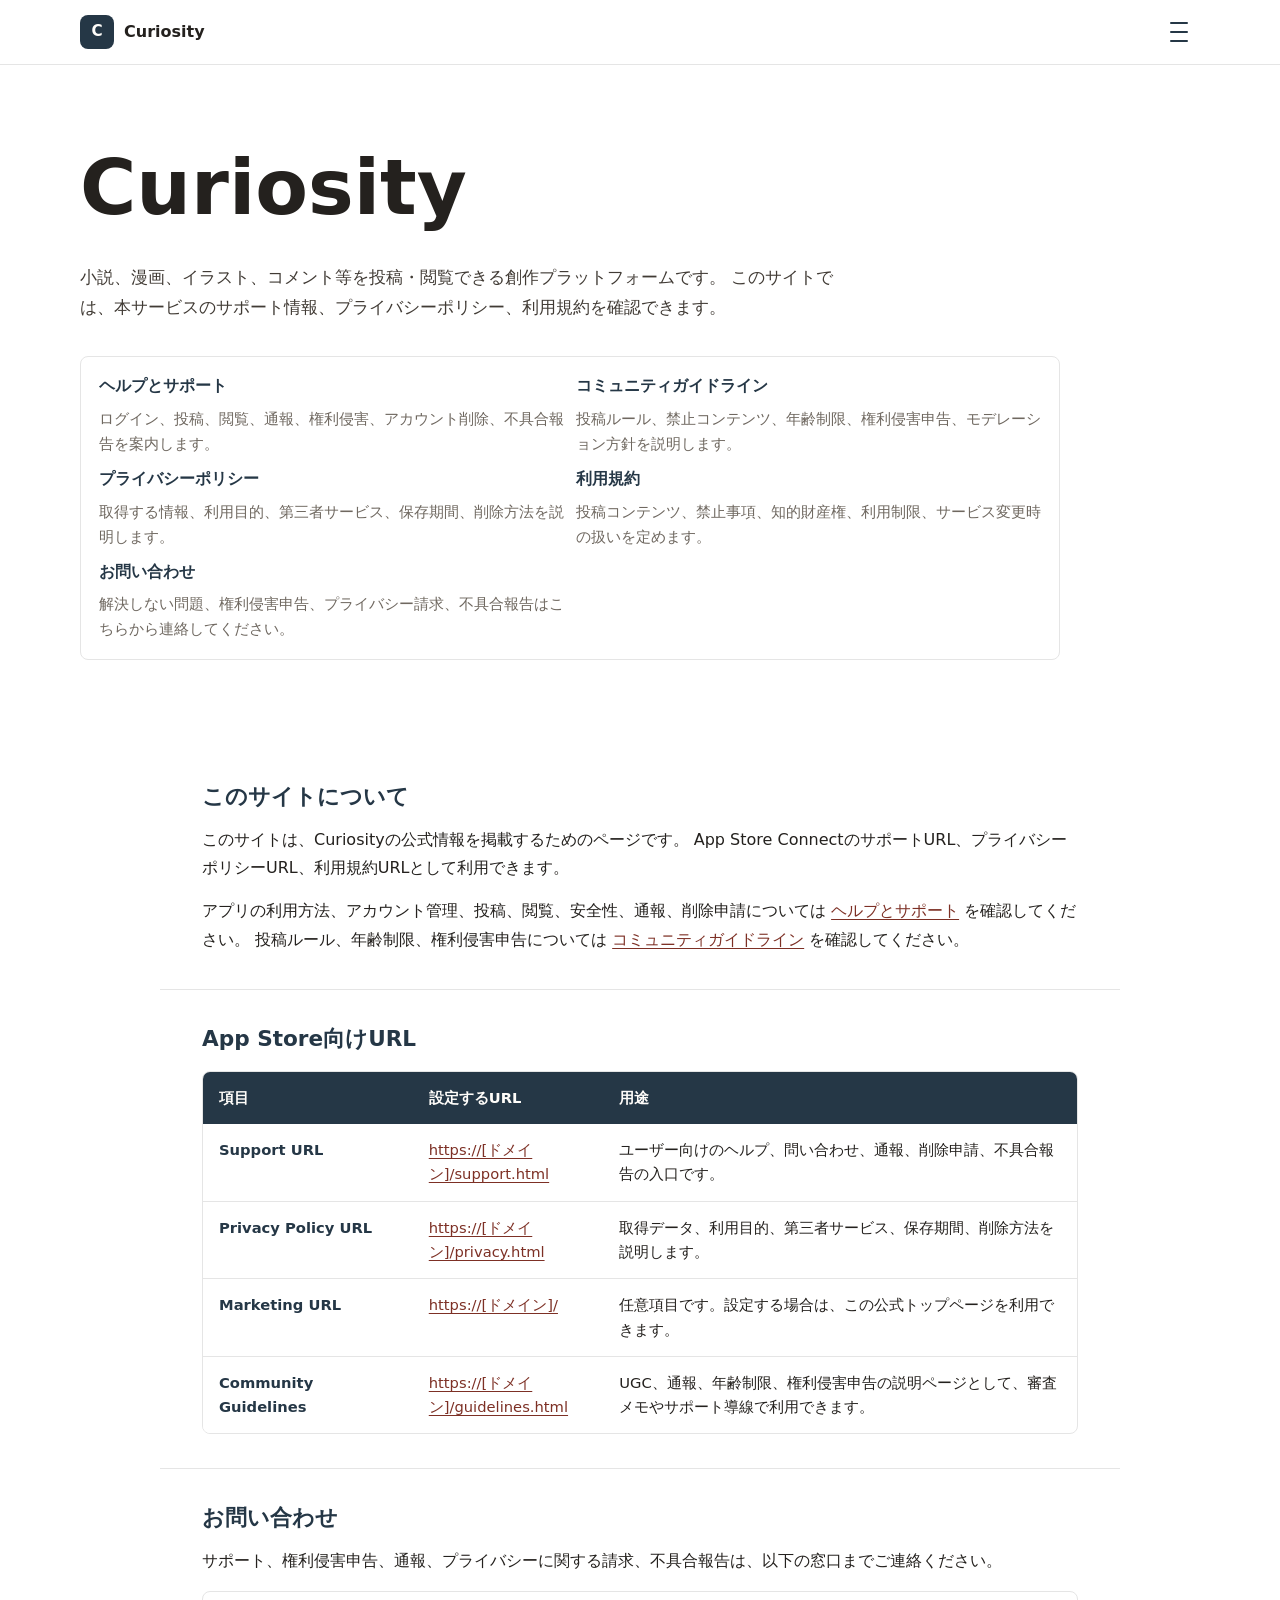
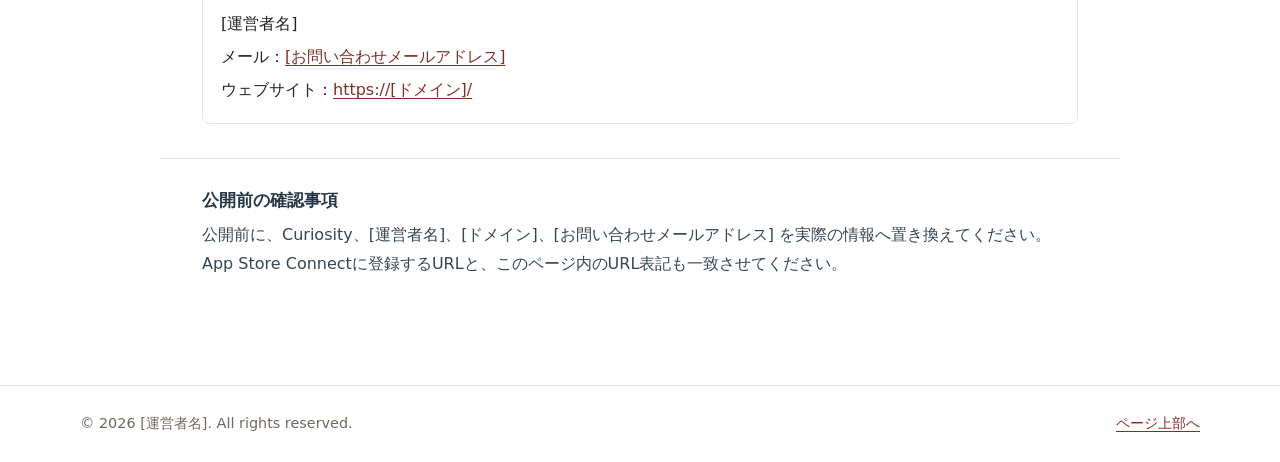
==== index.html @ ed152274 "Update slide menu title" ====
<!doctype html>
<html lang="ja">
  <head>
    <meta charset="utf-8">
    <meta name="viewport" content="width=device-width, initial-scale=1">
    <meta
      name="description"
      content="Curiosityの公式情報ページです。ヘルプ、サポート、プライバシーポリシー、利用規約へのリンクを掲載しています。"
    >
    <title>Curiosity 公式サイト</title>
    <link rel="stylesheet" href="./terms.css">
    <script src="./site.js" defer></script>
  </head>
  <body>
    <header class="site-header">
      <div class="header-inner">
        <a class="brand" href="./index.html" aria-label="Curiosity トップページ">
          <span class="brand-mark" aria-hidden="true">C</span>
          <span>Curiosity</span>
        </a>
        <button class="menu-toggle" type="button" aria-expanded="false" aria-controls="site-menu" aria-label="メニューを開く">
          <span class="menu-toggle-line" aria-hidden="true"></span>
          <span class="menu-toggle-line" aria-hidden="true"></span>
          <span class="menu-toggle-line" aria-hidden="true"></span>
        </button>
        <div class="menu-backdrop" data-menu-close hidden></div>
        <nav id="site-menu" class="site-menu" aria-label="サイトメニュー" hidden>
          <div class="site-menu-header">
            <p>Curiosity</p>
            <button class="menu-close" type="button" data-menu-close aria-label="メニューを閉じる">&times;</button>
          </div>
          <a href="./index.html">トップ</a>
          <a href="./support.html">ヘルプとサポート</a>
          <a href="./guidelines.html">コミュニティガイドライン</a>
          <a href="./privacy.html">プライバシーポリシー</a>
          <a href="./terms.html">利用規約</a>
          <a href="mailto:[お問い合わせメールアドレス]">お問い合わせ</a>
        </nav>
      </div>
    </header>

    <main>
      <section class="hero" aria-labelledby="page-title">
        <div class="hero-inner">
          <h1 id="page-title">Curiosity</h1>
          <p class="lead">
            小説、漫画、イラスト、コメント等を投稿・閲覧できる創作プラットフォームです。
            このサイトでは、本サービスのサポート情報、プライバシーポリシー、利用規約を確認できます。
          </p>
          <section class="summary-panel" aria-labelledby="home-summary-title">
            <h2 id="home-summary-title">必要な情報を選んでください</h2>
            <div class="summary-grid">
              <article>
                <h3><a href="./support.html">ヘルプとサポート</a></h3>
                <p>ログイン、投稿、閲覧、通報、権利侵害、アカウント削除、不具合報告を案内します。</p>
              </article>
              <article>
                <h3><a href="./guidelines.html">コミュニティガイドライン</a></h3>
                <p>投稿ルール、禁止コンテンツ、年齢制限、権利侵害申告、モデレーション方針を説明します。</p>
              </article>
              <article>
                <h3><a href="./privacy.html">プライバシーポリシー</a></h3>
                <p>取得する情報、利用目的、第三者サービス、保存期間、削除方法を説明します。</p>
              </article>
              <article>
                <h3><a href="./terms.html">利用規約</a></h3>
                <p>投稿コンテンツ、禁止事項、知的財産権、利用制限、サービス変更時の扱いを定めます。</p>
              </article>
              <article>
                <h3><a href="mailto:[お問い合わせメールアドレス]">お問い合わせ</a></h3>
                <p>解決しない問題、権利侵害申告、プライバシー請求、不具合報告はこちらから連絡してください。</p>
              </article>
            </div>
          </section>
        </div>
      </section>

      <div class="home-layout">
        <article class="terms-card">
          <section id="about" class="terms-section">
            <h2>このサイトについて</h2>
            <p>
              このサイトは、Curiosityの公式情報を掲載するためのページです。
              App Store ConnectのサポートURL、プライバシーポリシーURL、利用規約URLとして利用できます。
            </p>
            <p>
              アプリの利用方法、アカウント管理、投稿、閲覧、安全性、通報、削除申請については
              <a href="./support.html">ヘルプとサポート</a> を確認してください。
              投稿ルール、年齢制限、権利侵害申告については
              <a href="./guidelines.html">コミュニティガイドライン</a> を確認してください。
            </p>
          </section>

          <section id="app-store-links" class="terms-section">
            <h2>App Store向けURL</h2>
            <div class="table-wrap">
              <table class="policy-table">
                <thead>
                  <tr>
                    <th>項目</th>
                    <th>設定するURL</th>
                    <th>用途</th>
                  </tr>
                </thead>
                <tbody>
                  <tr>
                    <th>Support URL</th>
                    <td><a href="./support.html">https://[ドメイン]/support.html</a></td>
                    <td>ユーザー向けのヘルプ、問い合わせ、通報、削除申請、不具合報告の入口です。</td>
                  </tr>
                  <tr>
                    <th>Privacy Policy URL</th>
                    <td><a href="./privacy.html">https://[ドメイン]/privacy.html</a></td>
                    <td>取得データ、利用目的、第三者サービス、保存期間、削除方法を説明します。</td>
                  </tr>
                  <tr>
                    <th>Marketing URL</th>
                    <td><a href="./index.html">https://[ドメイン]/</a></td>
                    <td>任意項目です。設定する場合は、この公式トップページを利用できます。</td>
                  </tr>
                  <tr>
                    <th>Community Guidelines</th>
                    <td><a href="./guidelines.html">https://[ドメイン]/guidelines.html</a></td>
                    <td>UGC、通報、年齢制限、権利侵害申告の説明ページとして、審査メモやサポート導線で利用できます。</td>
                  </tr>
                </tbody>
              </table>
            </div>
          </section>

          <section id="contact" class="terms-section">
            <h2>お問い合わせ</h2>
            <p>
              サポート、権利侵害申告、通報、プライバシーに関する請求、不具合報告は、以下の窓口までご連絡ください。
            </p>
            <address class="contact-box">
              <span>[運営者名]</span>
              <span>メール：<a href="mailto:[お問い合わせメールアドレス]">[お問い合わせメールアドレス]</a></span>
              <span>ウェブサイト：<a href="https://[ドメイン]/">https://[ドメイン]/</a></span>
            </address>
          </section>

          <section class="template-note" aria-labelledby="template-note-title">
            <h2 id="template-note-title">公開前の確認事項</h2>
            <p>
              公開前に、Curiosity、[運営者名]、[ドメイン]、[お問い合わせメールアドレス] を実際の情報へ置き換えてください。
              App Store Connectに登録するURLと、このページ内のURL表記も一致させてください。
            </p>
          </section>
        </article>
      </div>
    </main>

    <footer class="site-footer">
      <div class="footer-inner">
        <p>&copy; <span>2026</span> [運営者名]. All rights reserved.</p>
        <a href="#page-title">ページ上部へ</a>
      </div>
    </footer>
    <script>
      (() => {
        const root = document.documentElement;
        const header = document.querySelector(".site-header");
        const firstSection = document.querySelector(".terms-section");
        if (!header || !firstSection) return;

        const getAnchorMetrics = () => {
          const headerHeight = Math.ceil(header.getBoundingClientRect().height);
          const gap = parseFloat(getComputedStyle(root).getPropertyValue("--anchor-gap")) || 20;
          return { headerHeight, gap };
        };

        const updateAnchorOffset = () => {
          const { headerHeight, gap } = getAnchorMetrics();
          const sectionPadding = parseFloat(getComputedStyle(firstSection).paddingTop) || 0;
          const offset = Math.max(0, Math.ceil(headerHeight + gap - sectionPadding));
          root.style.setProperty("--anchor-offset", `${offset}px`);
        };

        const alignHashTarget = (behavior = "auto") => {
          if (!location.hash) return;
          const target = document.querySelector(location.hash);
          if (!target) return;
          const heading = target.matches(".terms-section") ? target.querySelector("h2") : target;
          const anchor = heading || target;
          const { headerHeight, gap } = getAnchorMetrics();
          const top = anchor.getBoundingClientRect().top + window.scrollY - headerHeight - gap;
          window.scrollTo({ top: Math.max(0, top), behavior });
        };

        updateAnchorOffset();
        document.addEventListener("click", (event) => {
          const link = event.target.closest('a[href^="#"]');
          if (!link) return;
          const hash = link.getAttribute("href");
          if (!hash || hash === "#") return;
          const target = document.querySelector(hash);
          if (!target) return;
          event.preventDefault();
          history.pushState(null, "", hash);
          updateAnchorOffset();
          alignHashTarget("smooth");
        });
        window.addEventListener("resize", updateAnchorOffset);
        window.addEventListener("orientationchange", () => requestAnimationFrame(updateAnchorOffset));
        window.addEventListener("load", () => {
          updateAnchorOffset();
          requestAnimationFrame(alignHashTarget);
        });
      })();
    </script>
  </body>
</html>
---- terms.css ----
:root {
  color-scheme: light;
  --bg: #ffffff;
  --surface: #ffffff;
  --surface-strong: #ffffff;
  --text: #24211e;
  --muted: #6f6860;
  --line: #e5e5e5;
  --accent: #9f3f2f;
  --accent-strong: #7d3025;
  --ink: #253746;
  --soft-blue: #ffffff;
  --soft-gold: #ffffff;
  --shadow: 0 20px 60px rgba(55, 45, 35, 0.12);
  --radius: 8px;
  --header-height: 64px;
  --anchor-gap: 20px;
  --anchor-offset: 40px;
  font-family:
    "Hiragino Sans",
    "Hiragino Kaku Gothic ProN",
    "Yu Gothic",
    "Meiryo",
    system-ui,
    sans-serif;
}

* {
  box-sizing: border-box;
}

html {
  width: 100%;
  max-width: 100%;
  overflow-x: hidden;
  background: #ffffff;
  scroll-behavior: smooth;
  scroll-padding-top: 0;
}

body {
  width: 100%;
  max-width: 100%;
  margin: 0;
  padding-top: var(--header-height);
  overflow-x: hidden;
  background: var(--bg);
  color: var(--text);
  line-height: 1.8;
  letter-spacing: 0;
}

body.menu-open {
  overflow: hidden;
}

a {
  color: var(--accent-strong);
  overflow-wrap: anywhere;
  text-decoration-thickness: 0.08em;
  text-underline-offset: 0.18em;
}

a:hover {
  color: var(--accent);
}

.site-header {
  position: fixed;
  top: 0;
  right: 0;
  left: 0;
  z-index: 10;
  border-bottom: 1px solid var(--line);
  background: #ffffff;
}

.header-inner,
.footer-inner {
  display: flex;
  align-items: center;
  justify-content: space-between;
  width: min(1120px, calc(100% - 32px));
  margin: 0 auto;
  gap: 20px;
}

.header-inner {
  min-height: var(--header-height);
}

.brand {
  display: inline-flex;
  align-items: center;
  gap: 10px;
  min-width: 0;
  color: var(--text);
  font-weight: 700;
  text-decoration: none;
}

.brand span:not(.brand-mark) {
  overflow: hidden;
  text-overflow: ellipsis;
  white-space: nowrap;
}

.brand-mark {
  display: grid;
  width: 34px;
  height: 34px;
  place-items: center;
  border-radius: 8px;
  background: var(--ink);
  color: #fffdfa;
  font-size: 0.95rem;
}

.menu-toggle,
.menu-close {
  display: inline-grid;
  place-items: center;
  border: 0;
  border-radius: 8px;
  background: transparent;
  color: var(--ink);
  cursor: pointer;
}

.menu-toggle {
  width: 42px;
  height: 42px;
  gap: 4px;
  padding: 10px;
}

.menu-toggle-line {
  display: block;
  width: 18px;
  height: 2px;
  border-radius: 999px;
  background: currentColor;
}

.menu-toggle:hover,
.menu-close:hover {
  background: rgba(231, 238, 242, 0.68);
  color: var(--accent-strong);
}

.menu-backdrop {
  position: fixed;
  inset: 0;
  z-index: 30;
  background: rgba(36, 33, 30, 0.34);
  opacity: 0;
  transition: opacity 180ms ease;
}

.menu-backdrop.is-open {
  opacity: 1;
}

.menu-backdrop[hidden],
.site-menu[hidden] {
  display: none;
}

.site-menu {
  position: fixed;
  top: 0;
  right: 0;
  z-index: 40;
  display: flex;
  flex-direction: column;
  width: min(300px, calc(100% - 80px));
  height: 100dvh;
  padding: 18px;
  border-left: 1px solid var(--line);
  background: var(--surface);
  box-shadow: none;
  transform: translateX(100%);
  transition: transform 220ms ease;
}

.site-menu.is-open {
  transform: translateX(0);
}

.site-menu-header {
  display: flex;
  align-items: center;
  justify-content: space-between;
  gap: 16px;
  margin-bottom: 16px;
  padding-bottom: 14px;
  border-bottom: 1px solid var(--line);
}

.site-menu-header p {
  margin: 0;
  color: var(--ink);
  font-size: 0.92rem;
  font-weight: 800;
}

.menu-close {
  width: 36px;
  height: 36px;
  font-size: 1.55rem;
  line-height: 1;
}

.site-menu a {
  padding: 13px 8px;
  border-bottom: 1px solid rgba(222, 215, 205, 0.72);
  color: var(--text);
  font-weight: 700;
  text-decoration: none;
}

.site-menu a:hover {
  color: var(--accent-strong);
}

.hero {
  background: #ffffff;
}

.hero-inner {
  width: min(1120px, calc(100% - 32px));
  max-width: 100%;
  margin: 0 auto;
  padding: 72px 0 48px;
}

h1,
h2 {
  margin: 0;
  line-height: 1.35;
  letter-spacing: 0;
}

h1 {
  font-size: clamp(2.2rem, 7vw, 4.8rem);
  font-weight: 800;
}

h2 {
  font-size: 1.35rem;
  color: var(--ink);
}

.lead {
  max-width: 780px;
  margin: 22px 0 0;
  color: #413b35;
  font-size: 1.05rem;
  overflow-wrap: anywhere;
}

.summary-panel {
  min-width: 0;
  max-width: 980px;
  margin-top: 34px;
  padding: 18px;
  border: 1px solid var(--line);
  border-radius: var(--radius);
  background: #ffffff;
}

.summary-panel h2 {
  display: none;
}

.summary-grid {
  display: grid;
  grid-template-columns: repeat(2, minmax(0, 1fr));
  gap: 12px;
  margin-top: 0;
  overflow: hidden;
  border: 0;
  border-radius: 0;
  background: #ffffff;
}

.summary-grid article {
  min-width: 0;
  min-height: auto;
  padding: 0;
  background: var(--surface-strong);
}

.summary-grid h3 {
  margin: 0;
  font-size: 0.98rem;
  line-height: 1.45;
}

.summary-grid h3 a {
  color: var(--ink);
  text-decoration: none;
}

.summary-grid h3 a:hover {
  color: var(--accent-strong);
  text-decoration: underline;
  text-underline-offset: 0.18em;
}

.summary-grid p {
  margin: 8px 0 0;
  color: var(--muted);
  font-size: 0.92rem;
  line-height: 1.7;
}

.meta-list {
  display: grid;
  grid-template-columns: minmax(0, 1fr);
  max-width: 360px;
  margin: 32px auto 0;
  overflow: hidden;
  border: 1px solid var(--line);
  border-radius: var(--radius);
  background: #ffffff;
  text-align: center;
}

.meta-list div {
  display: grid;
  align-content: center;
  justify-items: center;
  min-width: 0;
  padding: 14px 16px;
  background: #ffffff;
}

.meta-list dt,
.meta-list dd {
  margin: 0;
}

.meta-list dt {
  color: var(--muted);
  font-size: 0.78rem;
  font-weight: 700;
}

.meta-list dd {
  color: var(--text);
  font-weight: 700;
}

.layout {
  display: grid;
  grid-template-columns: 260px minmax(0, 1fr);
  gap: 32px;
  width: min(1120px, calc(100% - 32px));
  max-width: 100%;
  margin: 40px auto 72px;
  align-items: start;
}

.home-layout {
  width: min(960px, calc(100% - 32px));
  max-width: 100%;
  margin: 40px auto 72px;
}

.toc {
  min-width: 0;
  position: sticky;
  top: 88px;
  padding: 18px;
  border: 1px solid var(--line);
  border-radius: var(--radius);
  background: #ffffff;
}

.toc-title {
  margin: 0 0 10px;
  color: var(--ink);
  font-size: 0.86rem;
  font-weight: 800;
}

.toc ol {
  display: grid;
  gap: 6px;
  margin: 0;
  padding-left: 1.35rem;
  color: var(--muted);
  font-size: 0.9rem;
  line-height: 1.5;
}

.toc a {
  color: var(--muted);
  text-decoration: none;
}

.toc a:hover {
  color: var(--accent-strong);
}

.terms-card {
  min-width: 0;
  max-width: 100%;
  overflow: visible;
  border: 0;
  border-radius: 0;
  background: transparent;
  box-shadow: none;
}

.terms-section {
  min-width: 0;
  max-width: 100%;
  padding: 34px 42px;
  border-bottom: 1px solid var(--line);
  overflow-wrap: anywhere;
  scroll-margin-top: var(--anchor-offset);
}

.terms-section p,
.terms-section ol,
.terms-section ul {
  margin: 14px 0 0;
}

.terms-section ol,
.terms-section ul {
  max-width: 100%;
  padding-left: 1.3rem;
}

.terms-section li + li {
  margin-top: 8px;
}

.subsection-title {
  margin: 22px 0 0;
  color: var(--ink);
  font-size: 1rem;
  line-height: 1.5;
}

.table-wrap {
  max-width: 100%;
  margin-top: 18px;
  overflow-x: auto;
  border: 1px solid var(--line);
  border-radius: var(--radius);
  background: var(--surface-strong);
}

.policy-table {
  width: 100%;
  min-width: 720px;
  border-collapse: collapse;
  font-size: 0.92rem;
  line-height: 1.65;
}

.policy-table th,
.policy-table td {
  padding: 14px 16px;
  border-bottom: 1px solid var(--line);
  text-align: left;
  vertical-align: top;
}

.policy-table thead th {
  background: var(--ink);
  color: #fffdfa;
  font-weight: 700;
}

.policy-table tbody th {
  width: 24%;
  background: #ffffff;
  color: var(--ink);
  font-weight: 800;
}

.policy-table tr:last-child th,
.policy-table tr:last-child td {
  border-bottom: 0;
}

.check-list {
  display: grid;
  gap: 8px;
  margin: 16px 0 0;
  padding-left: 1.2rem;
}

.note {
  padding: 14px 16px;
  border-left: 4px solid #b38b2d;
  border-radius: 0 var(--radius) var(--radius) 0;
  background: var(--soft-gold);
  color: #4d3d18;
}

.contact-box {
  display: grid;
  gap: 4px;
  min-width: 0;
  max-width: 100%;
  margin-top: 16px;
  padding: 18px;
  border: 1px solid var(--line);
  border-radius: var(--radius);
  background: var(--surface-strong);
  font-style: normal;
}

.template-note {
  margin: 0;
  padding: 30px 42px 34px;
  background: var(--soft-blue);
}

.template-note h2 {
  font-size: 1.05rem;
}

.template-note p {
  margin: 10px 0 0;
  color: #334653;
}

.effective-note {
  margin: 24px 0 0;
  color: var(--muted);
  font-size: 0.92rem;
  font-weight: 700;
  text-align: right;
}

.site-footer {
  border-top: 1px solid var(--line);
  background: #ffffff;
}

.footer-inner {
  min-height: 76px;
  color: var(--muted);
  font-size: 0.9rem;
}

.footer-inner p {
  margin: 0;
}

@media (max-width: 900px) {
  .layout {
    grid-template-columns: 1fr;
  }

  .toc {
    position: static;
  }

  .toc ol {
    grid-template-columns: repeat(2, minmax(0, 1fr));
  }
}

@media (max-width: 640px) {
  :root {
    --header-height: 56px;
    --anchor-offset: 68px;
  }

  .header-inner,
  .footer-inner {
    width: min(100% - 24px, 1120px);
  }

  .header-inner {
    min-height: 56px;
    padding: 7px 0;
  }

  .footer-inner {
    align-items: flex-start;
    flex-direction: column;
    justify-content: center;
    padding: 14px 0;
  }

  .hero-inner {
    width: min(calc(100% - 72px), 1120px);
    padding: 48px 0 32px;
  }

  .meta-list {
    grid-template-columns: 1fr;
  }

  .summary-panel {
    padding: 18px;
  }

  .summary-grid {
    grid-template-columns: 1fr;
    gap: 14px;
  }

  .layout {
    width: min(calc(100% - 72px), 1120px);
    margin: 24px auto 48px;
  }

  .home-layout {
    width: min(calc(100% - 72px), 1120px);
    margin: 24px auto 48px;
  }

  .toc ol {
    grid-template-columns: 1fr;
  }

  .terms-section,
  .template-note {
    padding: 26px 0;
  }

  .policy-table {
    min-width: 620px;
  }
}

@media print {
  body {
    background: #ffffff;
    color: #000000;
  }

  .site-header,
  .toc,
  .site-footer {
    display: none;
  }

  .hero-inner,
  .layout {
    width: 100%;
    margin: 0;
    padding: 0;
  }

  .layout {
    display: block;
  }

  .terms-card {
    border: 0;
    box-shadow: none;
  }

  .terms-section,
  .template-note {
    break-inside: avoid;
    padding: 18px 0;
  }
}
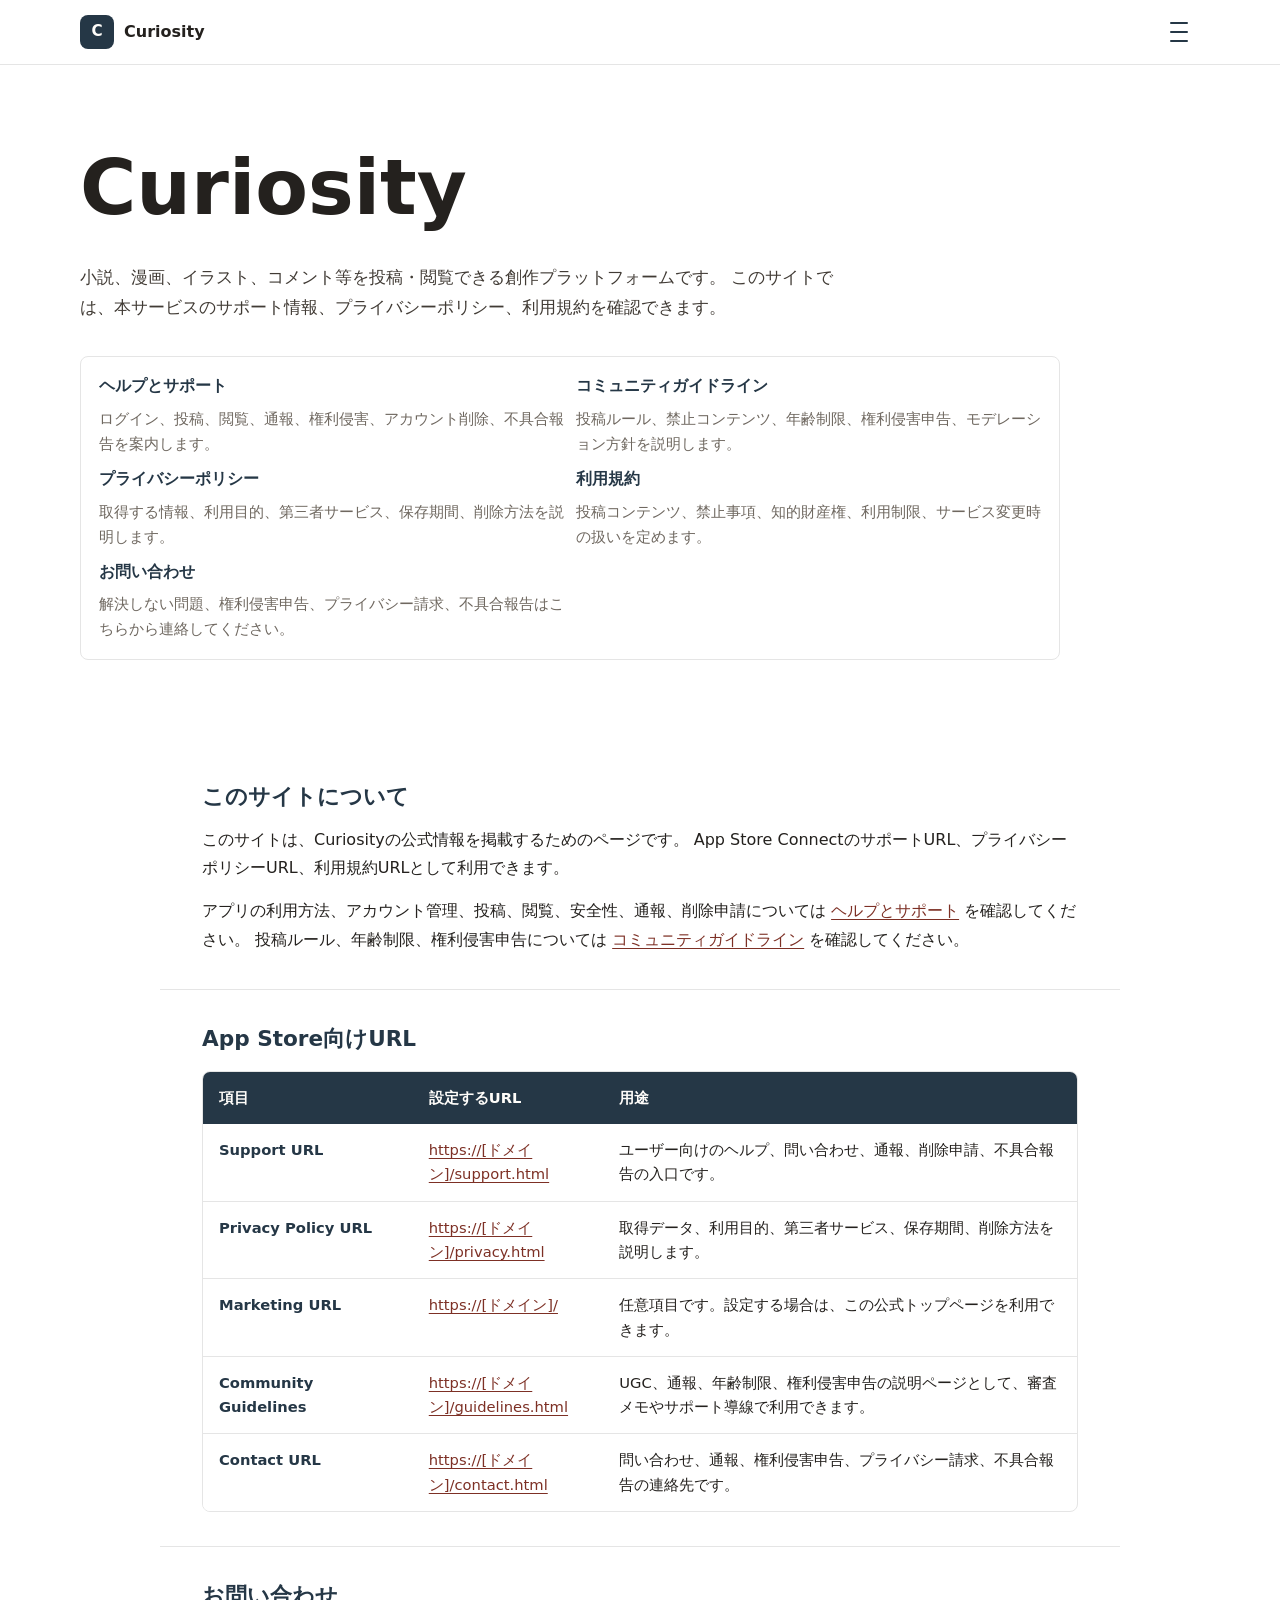
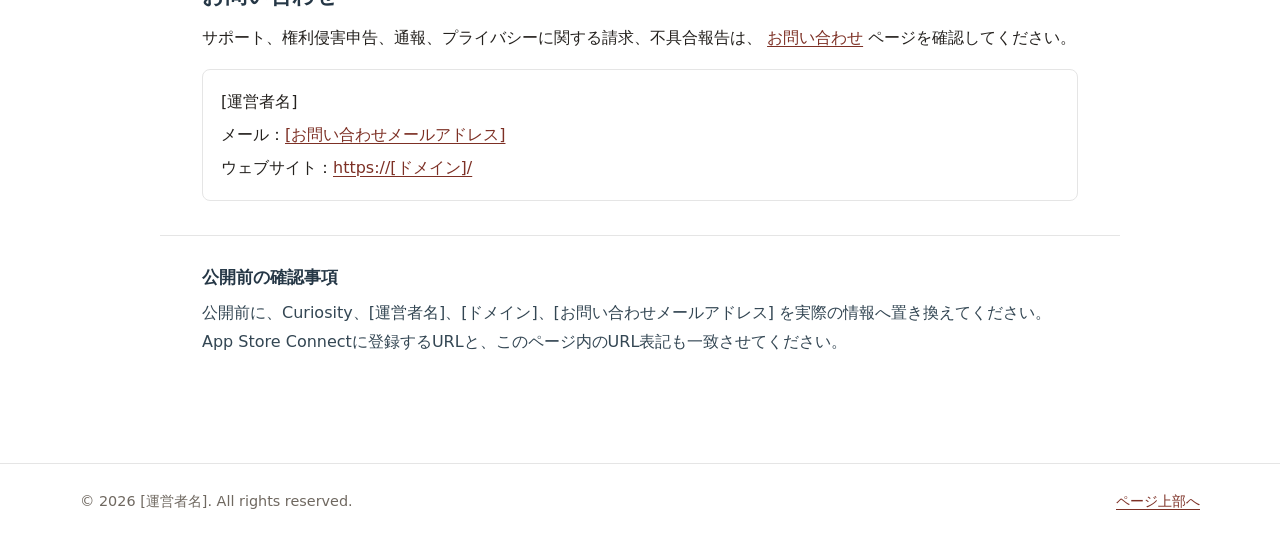
==== commit 71c63d2d: "Add contact page" ====
--- a/index.html
+++ b/index.html
@@ -5,11 +5,11 @@
     <meta name="viewport" content="width=device-width, initial-scale=1">
     <meta
       name="description"
-      content="Curiosityの公式情報ページです。ヘルプ、サポート、プライバシーポリシー、利用規約へのリンクを掲載しています。"
+      content="Curiosityの公式情報ページです。ヘルプ、サポート、お問い合わせ、プライバシーポリシー、利用規約へのリンクを掲載しています。"
     >
     <title>Curiosity 公式サイト</title>
-    <link rel="stylesheet" href="./terms.css">
-    <script src="./site.js" defer></script>
+    <link rel="stylesheet" href="./terms.css?v=20260529-meta4">
+    <script src="./site.js?v=20260529-meta4" defer></script>
   </head>
   <body>
     <header class="site-header">
@@ -34,7 +34,7 @@
           <a href="./guidelines.html">コミュニティガイドライン</a>
           <a href="./privacy.html">プライバシーポリシー</a>
           <a href="./terms.html">利用規約</a>
-          <a href="mailto:[お問い合わせメールアドレス]">お問い合わせ</a>
+          <a href="./contact.html">お問い合わせ</a>
         </nav>
       </div>
     </header>
@@ -67,7 +67,7 @@
                 <p>投稿コンテンツ、禁止事項、知的財産権、利用制限、サービス変更時の扱いを定めます。</p>
               </article>
               <article>
-                <h3><a href="mailto:[お問い合わせメールアドレス]">お問い合わせ</a></h3>
+                <h3><a href="./contact.html">お問い合わせ</a></h3>
                 <p>解決しない問題、権利侵害申告、プライバシー請求、不具合報告はこちらから連絡してください。</p>
               </article>
             </div>
@@ -123,6 +123,11 @@
                     <td><a href="./guidelines.html">https://[ドメイン]/guidelines.html</a></td>
                     <td>UGC、通報、年齢制限、権利侵害申告の説明ページとして、審査メモやサポート導線で利用できます。</td>
                   </tr>
+                  <tr>
+                    <th>Contact URL</th>
+                    <td><a href="./contact.html">https://[ドメイン]/contact.html</a></td>
+                    <td>問い合わせ、通報、権利侵害申告、プライバシー請求、不具合報告の連絡先です。</td>
+                  </tr>
                 </tbody>
               </table>
             </div>
@@ -131,7 +136,8 @@
           <section id="contact" class="terms-section">
             <h2>お問い合わせ</h2>
             <p>
-              サポート、権利侵害申告、通報、プライバシーに関する請求、不具合報告は、以下の窓口までご連絡ください。
+              サポート、権利侵害申告、通報、プライバシーに関する請求、不具合報告は、
+              <a href="./contact.html">お問い合わせ</a> ページを確認してください。
             </p>
             <address class="contact-box">
               <span>[運営者名]</span>
--- a/terms.css
+++ b/terms.css
@@ -16,6 +16,8 @@
   --header-height: 64px;
   --anchor-gap: 20px;
   --anchor-offset: 40px;
+  --toc-width: 260px;
+  --layout-gap: 32px;
   font-family:
     "Hiragino Sans",
     "Hiragino Kaku Gothic ProN",
@@ -32,7 +34,7 @@
 html {
   width: 100%;
   max-width: 100%;
-  overflow-x: hidden;
+  overflow-x: clip;
   background: #ffffff;
   scroll-behavior: smooth;
   scroll-padding-top: 0;
@@ -43,7 +45,7 @@
   max-width: 100%;
   margin: 0;
   padding-top: var(--header-height);
-  overflow-x: hidden;
+  overflow-x: clip;
   background: var(--bg);
   color: var(--text);
   line-height: 1.8;
@@ -234,6 +236,27 @@
   padding: 72px 0 48px;
 }
 
+@media (min-width: 641px) {
+  .hero-inner {
+    display: grid;
+    grid-template-columns: var(--toc-width) minmax(0, 1fr);
+    column-gap: var(--layout-gap);
+  }
+
+  .hero-inner > h1,
+  .hero-inner > .lead,
+  .hero-inner > .summary-panel {
+    grid-column: 1 / -1;
+  }
+
+  .hero-inner > .meta-list {
+    grid-column: 1 / -1;
+    justify-self: start;
+    width: min(980px, 100%);
+    max-width: 980px;
+  }
+}
+
 h1,
 h2 {
   margin: 0;
@@ -318,8 +341,9 @@
 .meta-list {
   display: grid;
   grid-template-columns: minmax(0, 1fr);
+  width: min(360px, 100%);
   max-width: 360px;
-  margin: 32px auto 0;
+  margin: 32px 0 0;
   overflow: hidden;
   border: 1px solid var(--line);
   border-radius: var(--radius);
@@ -354,8 +378,8 @@
 
 .layout {
   display: grid;
-  grid-template-columns: 260px minmax(0, 1fr);
-  gap: 32px;
+  grid-template-columns: var(--toc-width) minmax(0, 1fr);
+  gap: var(--layout-gap);
   width: min(1120px, calc(100% - 32px));
   max-width: 100%;
   margin: 40px auto 72px;
@@ -370,19 +394,21 @@
 
 .toc {
   min-width: 0;
-  position: sticky;
-  top: 88px;
+  position: relative;
+  max-height: calc(100vh - var(--header-height) - 48px);
+  overflow-y: auto;
   padding: 18px;
   border: 1px solid var(--line);
   border-radius: var(--radius);
   background: #ffffff;
 }
 
-.toc-title {
-  margin: 0 0 10px;
-  color: var(--ink);
-  font-size: 0.86rem;
-  font-weight: 800;
+.toc.is-fixed {
+  position: fixed;
+  top: calc(var(--header-height) + 24px);
+  left: var(--toc-fixed-left, max(16px, calc((100vw - 1120px) / 2)));
+  z-index: 5;
+  width: var(--toc-fixed-width, var(--toc-width));
 }
 
 .toc ol {
@@ -405,6 +431,7 @@
 }
 
 .terms-card {
+  grid-column: 2;
   min-width: 0;
   max-width: 100%;
   overflow: visible;
@@ -555,13 +582,25 @@
   margin: 0;
 }
 
-@media (max-width: 900px) {
+@media (max-width: 640px) {
   .layout {
     grid-template-columns: 1fr;
   }
 
   .toc {
     position: static;
+    width: auto;
+    max-height: none;
+    overflow-y: visible;
+  }
+
+  .toc.is-fixed {
+    position: static;
+    width: auto;
+  }
+
+  .terms-card {
+    grid-column: auto;
   }
 
   .toc ol {
